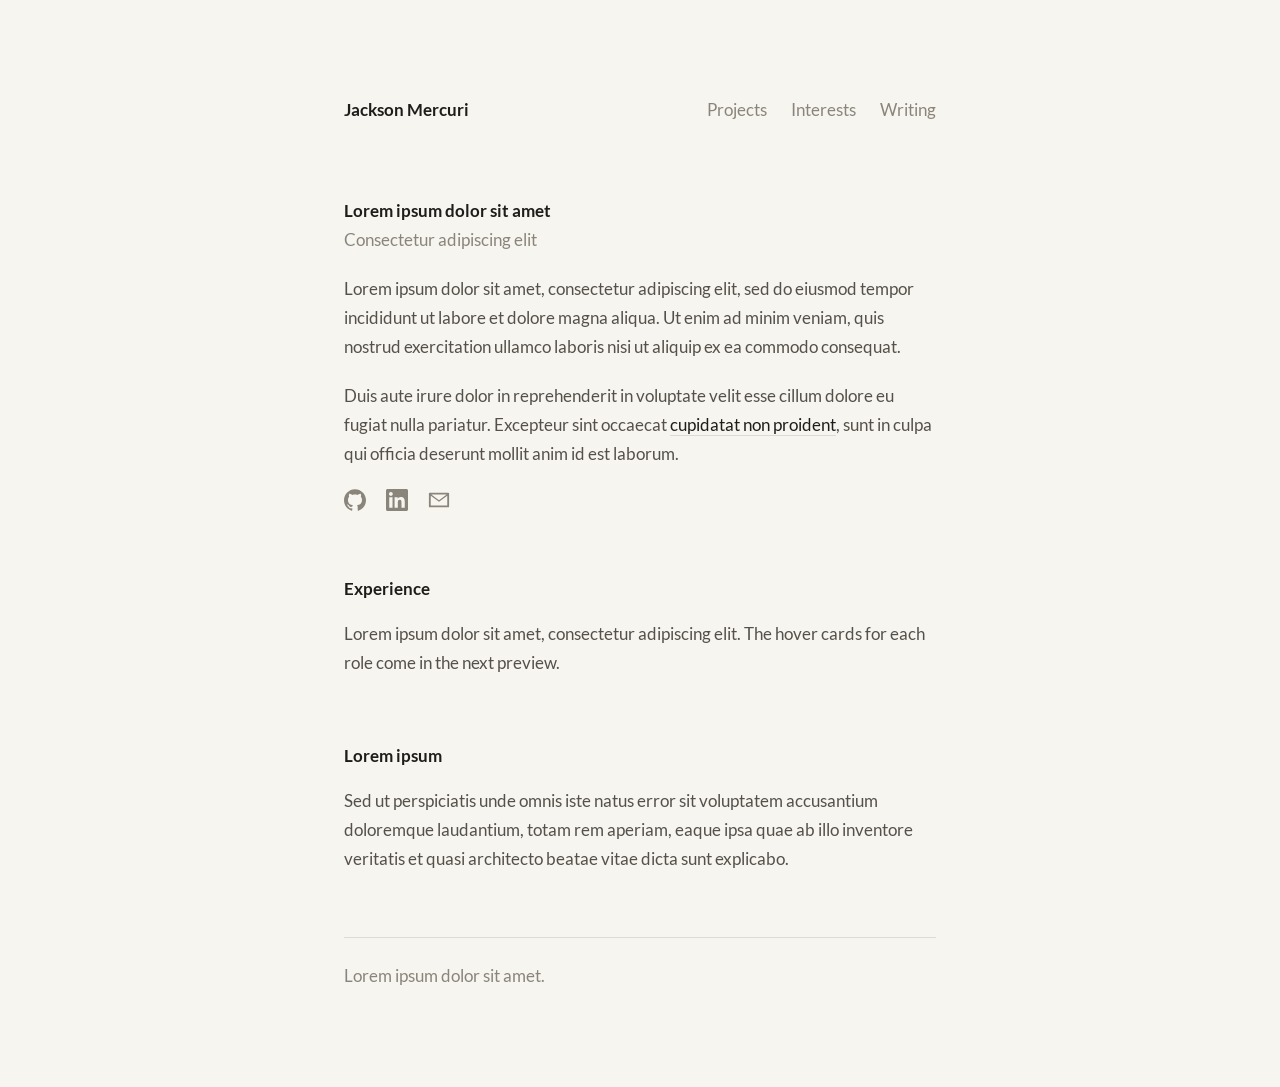
==== public/index.html @ 706ba651 "Add home page look and feel Centered single-column layout, self-hosted Lato, warm dark and light the" ====
<!DOCTYPE html>
<html lang="en">
<head>
  <meta charset="utf-8">
  <meta name="viewport" content="width=device-width, initial-scale=1">
  <title>Jackson Mercuri</title>
  <meta name="description" content="Lorem ipsum dolor sit amet, consectetur adipiscing elit.">
  <link rel="preload" href="fonts/lato-400-normal.woff2" as="font" type="font/woff2" crossorigin>
  <link rel="stylesheet" href="css/style.css">
</head>
<body>
  <div class="glow" aria-hidden="true"></div>

  <div class="page">
    <header class="site-header">
      <a class="site-name" href="index.html" aria-current="page">Jackson Mercuri</a>
      <nav class="site-nav" aria-label="Main">
        <a href="projects/index.html">Projects</a>
        <a href="interests.html">Interests</a>
        <a href="writing/index.html">Writing</a>
      </nav>
    </header>

    <main>
      <section>
        <h1>Lorem ipsum dolor sit amet</h1>
        <p class="role">Consectetur adipiscing elit</p>
        <p>
          Lorem ipsum dolor sit amet, consectetur adipiscing elit, sed do eiusmod tempor
          incididunt ut labore et dolore magna aliqua. Ut enim ad minim veniam, quis
          nostrud exercitation ullamco laboris nisi ut aliquip ex ea commodo consequat.
        </p>
        <p>
          Duis aute irure dolor in reprehenderit in voluptate velit esse cillum dolore eu
          fugiat nulla pariatur. Excepteur sint occaecat <a href="#">cupidatat non proident</a>,
          sunt in culpa qui officia deserunt mollit anim id est laborum.
        </p>

        <ul class="social">
          <li>
            <a href="#" aria-label="GitHub">
              <svg viewBox="0 0 24 24" aria-hidden="true"><path d="M12 .297c-6.63 0-12 5.373-12 12 0 5.303 3.438 9.8 8.205 11.385.6.113.82-.258.82-.577 0-.285-.01-1.04-.015-2.04-3.338.724-4.042-1.61-4.042-1.61C4.422 18.07 3.633 17.7 3.633 17.7c-1.087-.744.084-.729.084-.729 1.205.084 1.838 1.236 1.838 1.236 1.07 1.835 2.809 1.305 3.495.998.108-.776.417-1.305.76-1.605-2.665-.3-5.466-1.332-5.466-5.93 0-1.31.465-2.38 1.235-3.22-.135-.303-.54-1.523.105-3.176 0 0 1.005-.322 3.3 1.23.96-.267 1.98-.399 3-.405 1.02.006 2.04.138 3 .405 2.28-1.552 3.285-1.23 3.285-1.23.645 1.653.24 2.873.12 3.176.765.84 1.23 1.91 1.23 3.22 0 4.61-2.805 5.625-5.475 5.92.42.36.81 1.096.81 2.22 0 1.606-.015 2.896-.015 3.286 0 .315.21.69.825.57C20.565 22.092 24 17.592 24 12.297c0-6.627-5.373-12-12-12"/></svg>
            </a>
          </li>
          <li>
            <a href="#" aria-label="LinkedIn">
              <svg viewBox="0 0 24 24" aria-hidden="true"><path d="M20.447 20.452h-3.554v-5.569c0-1.328-.027-3.037-1.852-3.037-1.853 0-2.136 1.445-2.136 2.939v5.667H9.351V9h3.414v1.561h.046c.477-.9 1.637-1.85 3.37-1.85 3.601 0 4.267 2.37 4.267 5.455v6.286zM5.337 7.433c-1.144 0-2.063-.926-2.063-2.065 0-1.138.92-2.063 2.063-2.063 1.14 0 2.064.925 2.064 2.063 0 1.139-.925 2.065-2.064 2.065zm1.782 13.019H3.555V9h3.564v11.452zM22.225 0H1.771C.792 0 0 .774 0 1.729v20.542C0 23.227.792 24 1.771 24h20.451C23.2 24 24 23.227 24 22.271V1.729C24 .774 23.2 0 22.222 0h.003z"/></svg>
            </a>
          </li>
          <li>
            <a href="#" aria-label="Email">
              <svg viewBox="0 0 24 24" aria-hidden="true"><path d="M2 4h20a1 1 0 0 1 1 1v14a1 1 0 0 1-1 1H2a1 1 0 0 1-1-1V5a1 1 0 0 1 1-1zm1.6 2 8.4 6.3L20.4 6H3.6zM21 7.25l-9 6.75-9-6.75V18h18V7.25z"/></svg>
            </a>
          </li>
        </ul>
      </section>

      <section>
        <h2>Experience</h2>
        <p>
          Lorem ipsum dolor sit amet, consectetur adipiscing elit. The hover cards for
          each role come in the next preview.
        </p>
      </section>

      <section>
        <h2>Lorem ipsum</h2>
        <p>
          Sed ut perspiciatis unde omnis iste natus error sit voluptatem accusantium
          doloremque laudantium, totam rem aperiam, eaque ipsa quae ab illo inventore
          veritatis et quasi architecto beatae vitae dicta sunt explicabo.
        </p>
      </section>
    </main>

    <footer class="site-footer">
      Lorem ipsum dolor sit amet.
    </footer>
  </div>

  <script src="js/site.js"></script>
</body>
</html>
---- public/css/style.css ----
/* ---------- Font: Lato, served from this site ---------- */
@font-face {
  font-family: "Lato";
  src: url("../fonts/lato-400-normal.woff2") format("woff2");
  font-weight: 400;
  font-style: normal;
  font-display: swap;
}
@font-face {
  font-family: "Lato";
  src: url("../fonts/lato-400-italic.woff2") format("woff2");
  font-weight: 400;
  font-style: italic;
  font-display: swap;
}
@font-face {
  font-family: "Lato";
  src: url("../fonts/lato-700-normal.woff2") format("woff2");
  font-weight: 700;
  font-style: normal;
  font-display: swap;
}

/* ---------- Colors ---------- */
:root {
  color-scheme: light dark;

  /* light: warm paper */
  --bg: #f7f5f0;
  --text: #55514a;
  --strong: #1f1d1a;
  --muted: #8a857b;
  --line: rgba(31, 29, 26, 0.12);
  --card: rgba(31, 29, 26, 0.04);
  --glow: rgba(255, 255, 255, 0.95);
}

@media (prefers-color-scheme: dark) {
  :root {
    /* dark: warm off-black */
    --bg: #1c1b19;
    --text: #aba699;
    --strong: #efece4;
    --muted: #7d786e;
    --line: rgba(239, 236, 228, 0.12);
    --card: rgba(239, 236, 228, 0.045);
    --glow: rgba(255, 222, 173, 0.07);
  }
}

/* ---------- Base ---------- */
*,
*::before,
*::after {
  box-sizing: border-box;
}

html {
  -webkit-text-size-adjust: 100%;
}

body {
  margin: 0;
  background: var(--bg);
  color: var(--text);
  font-family: "Lato", system-ui, sans-serif;
  font-size: 17px;
  line-height: 1.7;
  -webkit-font-smoothing: antialiased;
  animation: fade-in 1.2s ease both;
}

@keyframes fade-in {
  from {
    opacity: 0;
    transform: translateY(6px);
  }
  to {
    opacity: 1;
    transform: none;
  }
}

/* Light that follows the cursor (positioned by js/site.js) */
.glow {
  position: fixed;
  inset: 0;
  z-index: 0;
  pointer-events: none;
  opacity: 0;
  transition: opacity 0.4s ease;
  background: radial-gradient(
    375px circle at var(--x, 50%) var(--y, 50%),
    var(--glow),
    transparent 75%
  );
}
.glow.on {
  opacity: 1;
}

.page {
  position: relative;
  z-index: 1;
  max-width: 640px;
  margin: 0 auto;
  padding: 96px 24px 96px;
}

/* ---------- Text ---------- */
h1,
h2,
h3 {
  margin: 0;
  font-size: inherit; /* headings stand out by weight and color, not size */
  font-weight: 700;
  color: var(--strong);
}

p {
  margin: 0 0 1.2em;
}

a {
  color: var(--strong);
  text-decoration: underline;
  text-decoration-color: var(--line);
  text-decoration-thickness: 1px;
  text-underline-offset: 4px;
  transition: text-decoration-color 0.15s ease, color 0.15s ease;
}
a:hover {
  text-decoration-color: currentColor;
}

:focus-visible {
  outline: 2px solid var(--strong);
  outline-offset: 3px;
  border-radius: 4px;
}

/* ---------- Header ---------- */
.site-header {
  display: flex;
  flex-wrap: wrap;
  align-items: baseline;
  justify-content: space-between;
  gap: 8px 24px;
  margin-bottom: 72px;
}

.site-name {
  font-weight: 700;
  color: var(--strong);
  text-decoration: none;
}

.site-nav {
  display: flex;
  gap: 24px;
}
.site-nav a {
  color: var(--muted);
  text-decoration: none;
}
.site-nav a:hover,
.site-nav a[aria-current="page"] {
  color: var(--strong);
}

/* ---------- Sections ---------- */
section {
  margin-bottom: 64px;
}

section > h2 {
  margin-bottom: 16px;
}

.role {
  color: var(--muted);
  margin-bottom: 1.2em;
}

/* ---------- Logo links ---------- */
.social {
  display: flex;
  gap: 20px;
  margin: 0;
  padding: 0;
  list-style: none;
}
.social a {
  display: block;
  color: var(--muted);
  transition: color 0.15s ease, transform 0.15s ease;
}
.social a:hover {
  color: var(--strong);
  transform: translateY(-2px);
}
.social svg {
  display: block;
  width: 22px;
  height: 22px;
  fill: currentColor;
}

/* ---------- Footer ---------- */
.site-footer {
  padding-top: 24px;
  border-top: 1px solid var(--line);
  color: var(--muted);
}

/* ---------- Small screens / reduced motion ---------- */
@media (max-width: 480px) {
  .page {
    padding: 56px 20px 72px;
  }
  .site-header {
    margin-bottom: 48px;
  }
}

@media (prefers-reduced-motion: reduce) {
  body {
    animation: none;
  }
  .glow {
    display: none;
  }
  * {
    transition: none !important;
  }
}
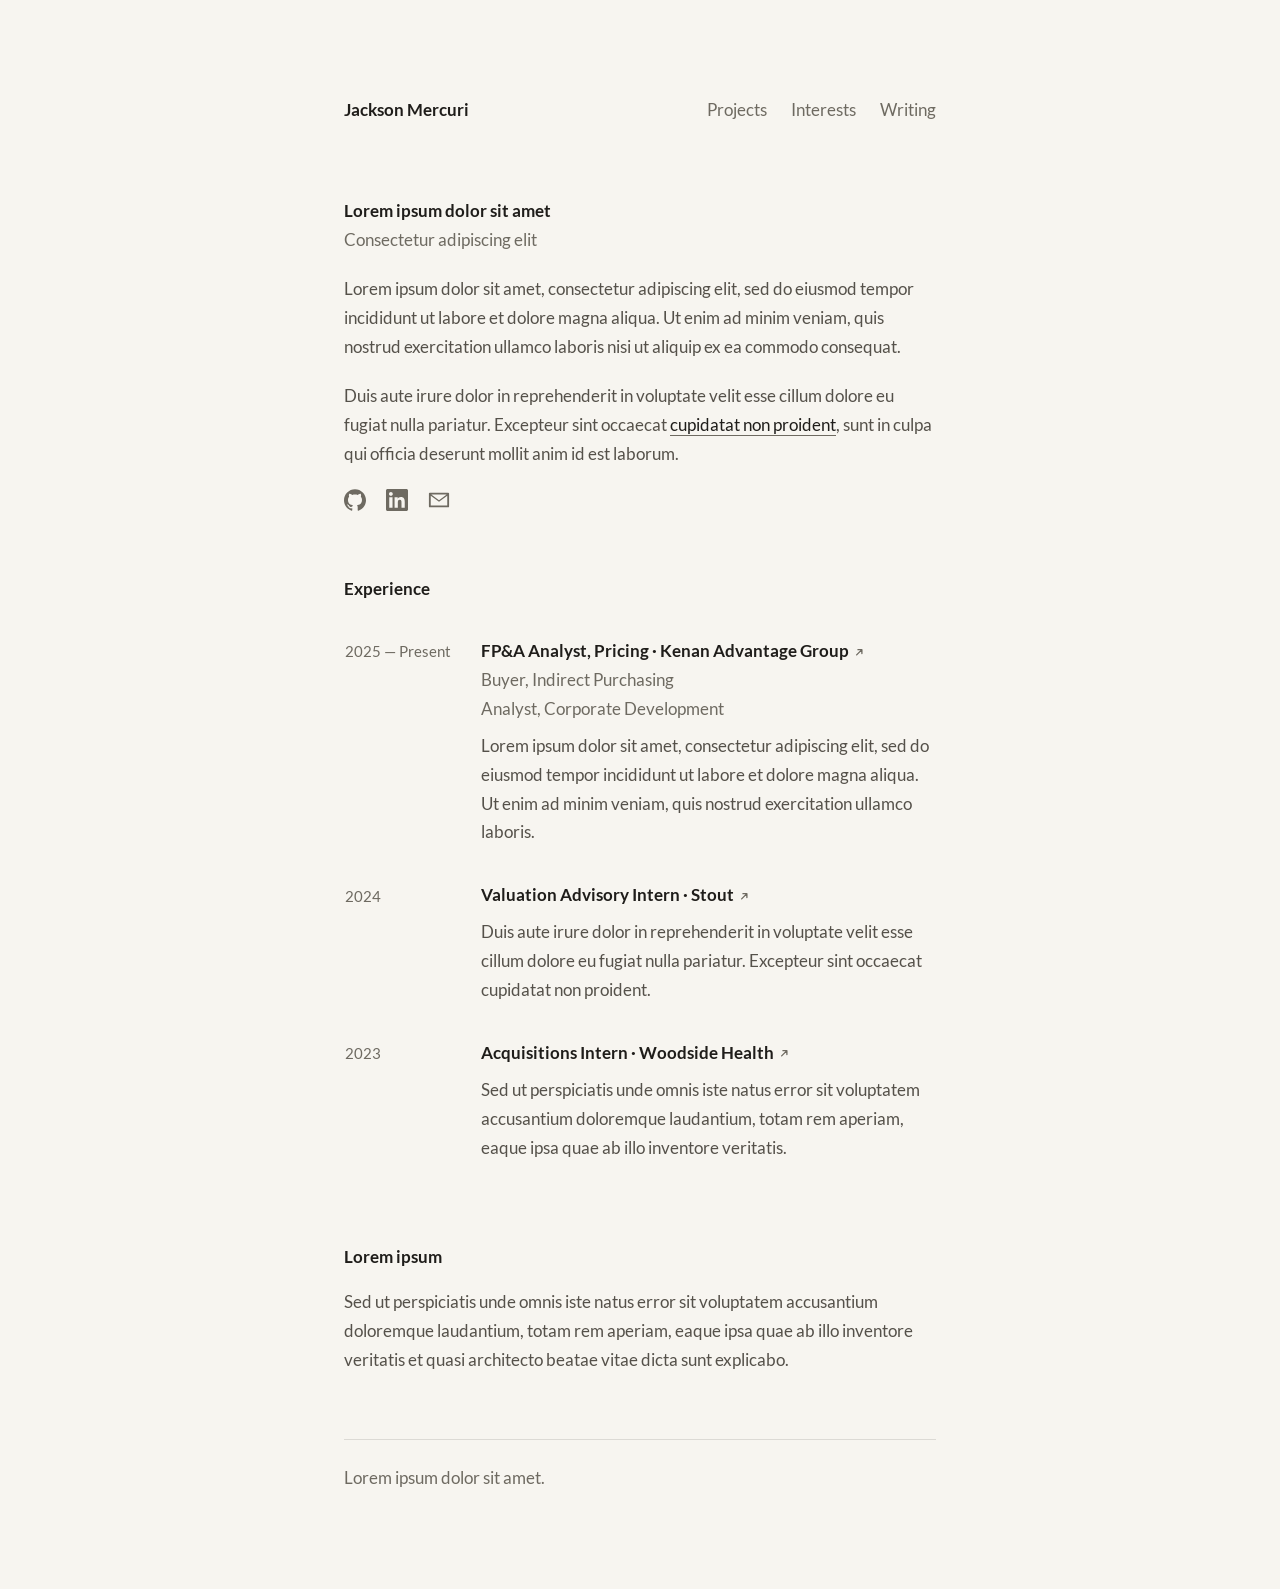
==== commit c01496f6: "Add experience cards and apply review fixes Experience cards on the home page link to each company. " ====
--- a/public/index.html
+++ b/public/index.html
@@ -5,7 +5,9 @@
   <meta name="viewport" content="width=device-width, initial-scale=1">
   <title>Jackson Mercuri</title>
   <meta name="description" content="Lorem ipsum dolor sit amet, consectetur adipiscing elit.">
+  <meta name="color-scheme" content="light dark">
   <link rel="preload" href="fonts/lato-400-normal.woff2" as="font" type="font/woff2" crossorigin>
+  <link rel="preload" href="fonts/lato-700-normal.woff2" as="font" type="font/woff2" crossorigin>
   <link rel="stylesheet" href="css/style.css">
 </head>
 <body>
@@ -36,7 +38,7 @@
           sunt in culpa qui officia deserunt mollit anim id est laborum.
         </p>
 
-        <ul class="social">
+        <ul class="social" role="list">
           <li>
             <a href="#" aria-label="GitHub">
               <svg viewBox="0 0 24 24" aria-hidden="true"><path d="M12 .297c-6.63 0-12 5.373-12 12 0 5.303 3.438 9.8 8.205 11.385.6.113.82-.258.82-.577 0-.285-.01-1.04-.015-2.04-3.338.724-4.042-1.61-4.042-1.61C4.422 18.07 3.633 17.7 3.633 17.7c-1.087-.744.084-.729.084-.729 1.205.084 1.838 1.236 1.838 1.236 1.07 1.835 2.809 1.305 3.495.998.108-.776.417-1.305.76-1.605-2.665-.3-5.466-1.332-5.466-5.93 0-1.31.465-2.38 1.235-3.22-.135-.303-.54-1.523.105-3.176 0 0 1.005-.322 3.3 1.23.96-.267 1.98-.399 3-.405 1.02.006 2.04.138 3 .405 2.28-1.552 3.285-1.23 3.285-1.23.645 1.653.24 2.873.12 3.176.765.84 1.23 1.91 1.23 3.22 0 4.61-2.805 5.625-5.475 5.92.42.36.81 1.096.81 2.22 0 1.606-.015 2.896-.015 3.286 0 .315.21.69.825.57C20.565 22.092 24 17.592 24 12.297c0-6.627-5.373-12-12-12"/></svg>
@@ -57,10 +59,49 @@
 
       <section>
         <h2>Experience</h2>
-        <p>
-          Lorem ipsum dolor sit amet, consectetur adipiscing elit. The hover cards for
-          each role come in the next preview.
-        </p>
+        <ol class="cards" role="list">
+          <li>
+            <a class="card" href="https://www.thekag.com/" target="_blank" rel="noopener noreferrer">
+              <span class="card-date">2025 — Present</span>
+              <span class="card-body">
+                <span class="card-title">FP&amp;A Analyst, Pricing · Kenan Advantage <span class="nowrap">Group <svg class="card-arrow" viewBox="0 0 12 12" aria-hidden="true"><path d="M3 9l6-6M4.5 3H9v4.5"/></svg></span><span class="visually-hidden"> (opens in new tab)</span></span>
+                <span class="card-sub">Buyer, Indirect Purchasing</span>
+                <span class="card-sub">Analyst, Corporate Development</span>
+                <span class="card-text">
+                  Lorem ipsum dolor sit amet, consectetur adipiscing elit, sed do eiusmod
+                  tempor incididunt ut labore et dolore magna aliqua. Ut enim ad minim
+                  veniam, quis nostrud exercitation ullamco laboris.
+                </span>
+              </span>
+            </a>
+          </li>
+          <li>
+            <a class="card" href="https://www.stout.com/en/" target="_blank" rel="noopener noreferrer">
+              <span class="card-date">2024</span>
+              <span class="card-body">
+                <span class="card-title">Valuation Advisory Intern · <span class="nowrap">Stout <svg class="card-arrow" viewBox="0 0 12 12" aria-hidden="true"><path d="M3 9l6-6M4.5 3H9v4.5"/></svg></span><span class="visually-hidden"> (opens in new tab)</span></span>
+                <span class="card-text">
+                  Duis aute irure dolor in reprehenderit in voluptate velit esse cillum
+                  dolore eu fugiat nulla pariatur. Excepteur sint occaecat cupidatat non
+                  proident.
+                </span>
+              </span>
+            </a>
+          </li>
+          <li>
+            <a class="card" href="https://www.woodsidehealth.com/" target="_blank" rel="noopener noreferrer">
+              <span class="card-date">2023</span>
+              <span class="card-body">
+                <span class="card-title">Acquisitions Intern · Woodside <span class="nowrap">Health <svg class="card-arrow" viewBox="0 0 12 12" aria-hidden="true"><path d="M3 9l6-6M4.5 3H9v4.5"/></svg></span><span class="visually-hidden"> (opens in new tab)</span></span>
+                <span class="card-text">
+                  Sed ut perspiciatis unde omnis iste natus error sit voluptatem
+                  accusantium doloremque laudantium, totam rem aperiam, eaque ipsa quae
+                  ab illo inventore veritatis.
+                </span>
+              </span>
+            </a>
+          </li>
+        </ol>
       </section>
 
       <section>
--- a/public/css/style.css
+++ b/public/css/style.css
@@ -29,10 +29,10 @@
   --bg: #f7f5f0;
   --text: #55514a;
   --strong: #1f1d1a;
-  --muted: #8a857b;
+  --muted: #6e6a61;
   --line: rgba(31, 29, 26, 0.12);
-  --card: rgba(31, 29, 26, 0.04);
-  --glow: rgba(255, 255, 255, 0.95);
+  --card-hover-bg: rgba(31, 29, 26, 0.04);
+  --glow: rgba(255, 255, 255, 0.6);
 }
 
 @media (prefers-color-scheme: dark) {
@@ -41,10 +41,10 @@
     --bg: #1c1b19;
     --text: #aba699;
     --strong: #efece4;
-    --muted: #7d786e;
+    --muted: #908b80;
     --line: rgba(239, 236, 228, 0.12);
-    --card: rgba(239, 236, 228, 0.045);
-    --glow: rgba(255, 222, 173, 0.07);
+    --card-hover-bg: rgba(239, 236, 228, 0.045);
+    --glow: rgba(255, 222, 173, 0.045);
   }
 }
 
@@ -64,10 +64,9 @@
   background: var(--bg);
   color: var(--text);
   font-family: "Lato", system-ui, sans-serif;
-  font-size: 17px;
+  font-size: 1.0625rem; /* 17px at the default browser setting */
   line-height: 1.7;
   -webkit-font-smoothing: antialiased;
-  animation: fade-in 1.2s ease both;
 }
 
 @keyframes fade-in {
@@ -104,7 +103,10 @@
   z-index: 1;
   max-width: 640px;
   margin: 0 auto;
-  padding: 96px 24px 96px;
+  padding: 96px 24px;
+  /* The fade-in lives here, not on <body>: an animated transform on an
+     ancestor of .glow would make its fixed position scroll with the page. */
+  animation: fade-in 1.2s ease both;
 }
 
 /* ---------- Text ---------- */
@@ -124,7 +126,7 @@
 a {
   color: var(--strong);
   text-decoration: underline;
-  text-decoration-color: var(--line);
+  text-decoration-color: var(--muted);
   text-decoration-thickness: 1px;
   text-underline-offset: 4px;
   transition: text-decoration-color 0.15s ease, color 0.15s ease;
@@ -137,6 +139,20 @@
   outline: 2px solid var(--strong);
   outline-offset: 3px;
   border-radius: 4px;
+}
+
+/* Read by screen readers, not shown on screen */
+.visually-hidden {
+  position: absolute;
+  width: 1px;
+  height: 1px;
+  overflow: hidden;
+  clip-path: inset(50%);
+  white-space: nowrap;
+}
+
+.nowrap {
+  white-space: nowrap;
 }
 
 /* ---------- Header ---------- */
@@ -179,10 +195,14 @@
 
 .role {
   color: var(--muted);
-  margin-bottom: 1.2em;
-}
-
-/* ---------- Logo links ---------- */
+}
+
+/* keep the gap between sections even, whatever a section ends with */
+section > :last-child {
+  margin-bottom: 0;
+}
+
+/* ---------- Social logo links ---------- */
 .social {
   display: flex;
   gap: 20px;
@@ -192,12 +212,17 @@
 }
 .social a {
   display: block;
+  /* bigger tap area without moving the icons */
+  padding: 6px;
+  margin: -6px;
   color: var(--muted);
   transition: color 0.15s ease, transform 0.15s ease;
 }
-.social a:hover {
-  color: var(--strong);
-  transform: translateY(-2px);
+@media (hover: hover) {
+  .social a:hover {
+    color: var(--strong);
+    transform: translateY(-2px);
+  }
 }
 .social svg {
   display: block;
@@ -206,6 +231,82 @@
   fill: currentColor;
 }
 
+/* ---------- Experience cards ---------- */
+.cards {
+  list-style: none;
+  margin: 0 -16px;
+  padding: 0;
+}
+
+.card {
+  display: grid;
+  grid-template-columns: 120px 1fr;
+  gap: 4px 16px;
+  padding: 16px;
+  border: 1px solid transparent;
+  border-radius: 8px;
+  color: inherit;
+  text-decoration: none;
+  transition: background-color 0.2s ease, border-color 0.2s ease, opacity 0.2s ease;
+}
+
+.card-date {
+  color: var(--muted);
+  font-size: 0.88em;
+  padding-top: 0.15em;
+}
+
+.card-body > span {
+  display: block;
+}
+
+.card-title {
+  font-weight: 700;
+  color: var(--strong);
+}
+
+.card-arrow {
+  display: inline-block;
+  width: 0.62em;
+  height: 0.62em;
+  margin-left: 2px;
+  fill: none;
+  stroke: currentColor;
+  stroke-width: 1.5;
+  stroke-linecap: round;
+  stroke-linejoin: round;
+  color: var(--muted);
+  transition: transform 0.2s ease, color 0.2s ease;
+}
+
+.card-sub {
+  color: var(--muted);
+}
+
+.card-text {
+  margin-top: 8px;
+}
+
+@media (hover: hover) {
+  .card:hover {
+    background: var(--card-hover-bg);
+    border-color: var(--line);
+  }
+  .card:hover .card-arrow {
+    color: var(--strong);
+    transform: translate(2px, -2px);
+  }
+  /* dim the cards that are not being pointed at */
+  .cards:has(.card:hover) .card:not(:hover):not(:focus-visible) {
+    opacity: 0.5;
+  }
+}
+
+.card:focus-visible {
+  background: var(--card-hover-bg);
+  border-color: var(--line);
+}
+
 /* ---------- Footer ---------- */
 .site-footer {
   padding-top: 24px;
@@ -221,10 +322,13 @@
   .site-header {
     margin-bottom: 48px;
   }
+  .card {
+    grid-template-columns: 1fr;
+  }
 }
 
 @media (prefers-reduced-motion: reduce) {
-  body {
+  .page {
     animation: none;
   }
   .glow {
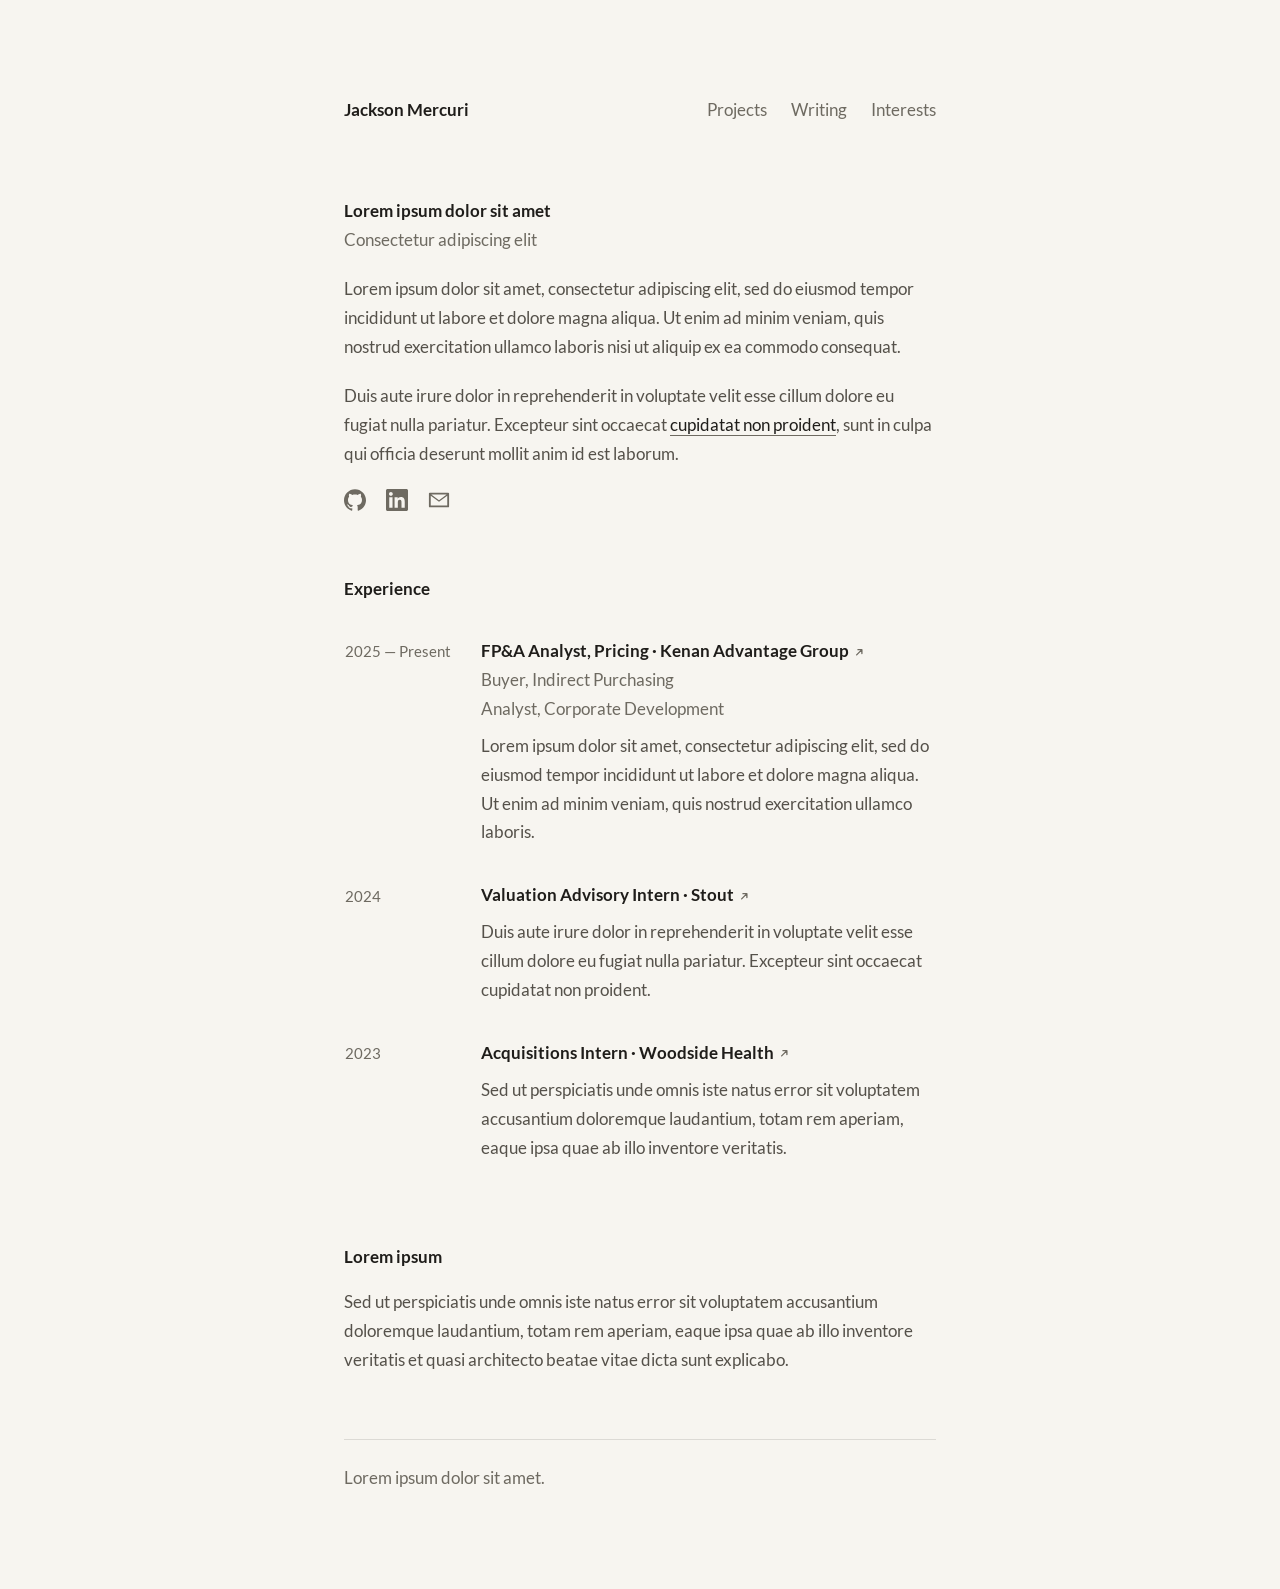
==== commit 0fdc1e53: "Add Projects, Writing and Interests pages List pages plus one example project and one example post t" ====
--- a/public/index.html
+++ b/public/index.html
@@ -18,8 +18,8 @@
       <a class="site-name" href="index.html" aria-current="page">Jackson Mercuri</a>
       <nav class="site-nav" aria-label="Main">
         <a href="projects/index.html">Projects</a>
+        <a href="writing/index.html">Writing</a>
         <a href="interests.html">Interests</a>
-        <a href="writing/index.html">Writing</a>
       </nav>
     </header>
 
--- a/public/css/style.css
+++ b/public/css/style.css
@@ -106,7 +106,7 @@
   padding: 96px 24px;
   /* The fade-in lives here, not on <body>: an animated transform on an
      ancestor of .glow would make its fixed position scroll with the page. */
-  animation: fade-in 1.2s ease both;
+  animation: fade-in 0.9s ease both;
 }
 
 /* ---------- Text ---------- */
@@ -170,6 +170,13 @@
   color: var(--strong);
   text-decoration: none;
 }
+/* away from the home page the name is a way back, so it reads as a link */
+.site-name:not([aria-current="page"]) {
+  color: var(--muted);
+}
+.site-name:not([aria-current="page"]):hover {
+  color: var(--strong);
+}
 
 .site-nav {
   display: flex;
@@ -193,7 +200,8 @@
   margin-bottom: 16px;
 }
 
-.role {
+.role,
+.meta {
   color: var(--muted);
 }
 
@@ -307,6 +315,74 @@
   border-color: var(--line);
 }
 
+/* ---------- Rows (writing list) ---------- */
+.rows {
+  list-style: none;
+  margin: 0 -16px;
+  padding: 0;
+}
+
+.row {
+  display: flex;
+  align-items: baseline;
+  justify-content: space-between;
+  gap: 16px;
+  padding: 10px 16px;
+  border: 1px solid transparent;
+  border-radius: 8px;
+  text-decoration: none;
+  transition: background-color 0.2s ease, border-color 0.2s ease, opacity 0.2s ease;
+}
+
+.row-meta {
+  color: var(--muted);
+  font-size: 0.88em;
+  white-space: nowrap;
+}
+
+@media (hover: hover) {
+  .row:hover {
+    background: var(--card-hover-bg);
+    border-color: var(--line);
+  }
+  .rows:has(.row:hover) .row:not(:hover):not(:focus-visible) {
+    opacity: 0.5;
+  }
+}
+
+.row:focus-visible {
+  background: var(--card-hover-bg);
+  border-color: var(--line);
+}
+
+/* ---------- Project and writing pages ---------- */
+article {
+  margin-bottom: 64px;
+}
+
+article > :last-child {
+  margin-bottom: 0;
+}
+
+article h2 {
+  margin: 2em 0 0.6em;
+}
+
+.back {
+  display: inline-block;
+  margin-bottom: 32px;
+  color: var(--muted);
+  text-decoration: none;
+}
+.back:hover {
+  color: var(--strong);
+}
+
+main ul:not([class]) {
+  margin: 0 0 1.2em;
+  padding-left: 1.2em;
+}
+
 /* ---------- Footer ---------- */
 .site-footer {
   padding-top: 24px;
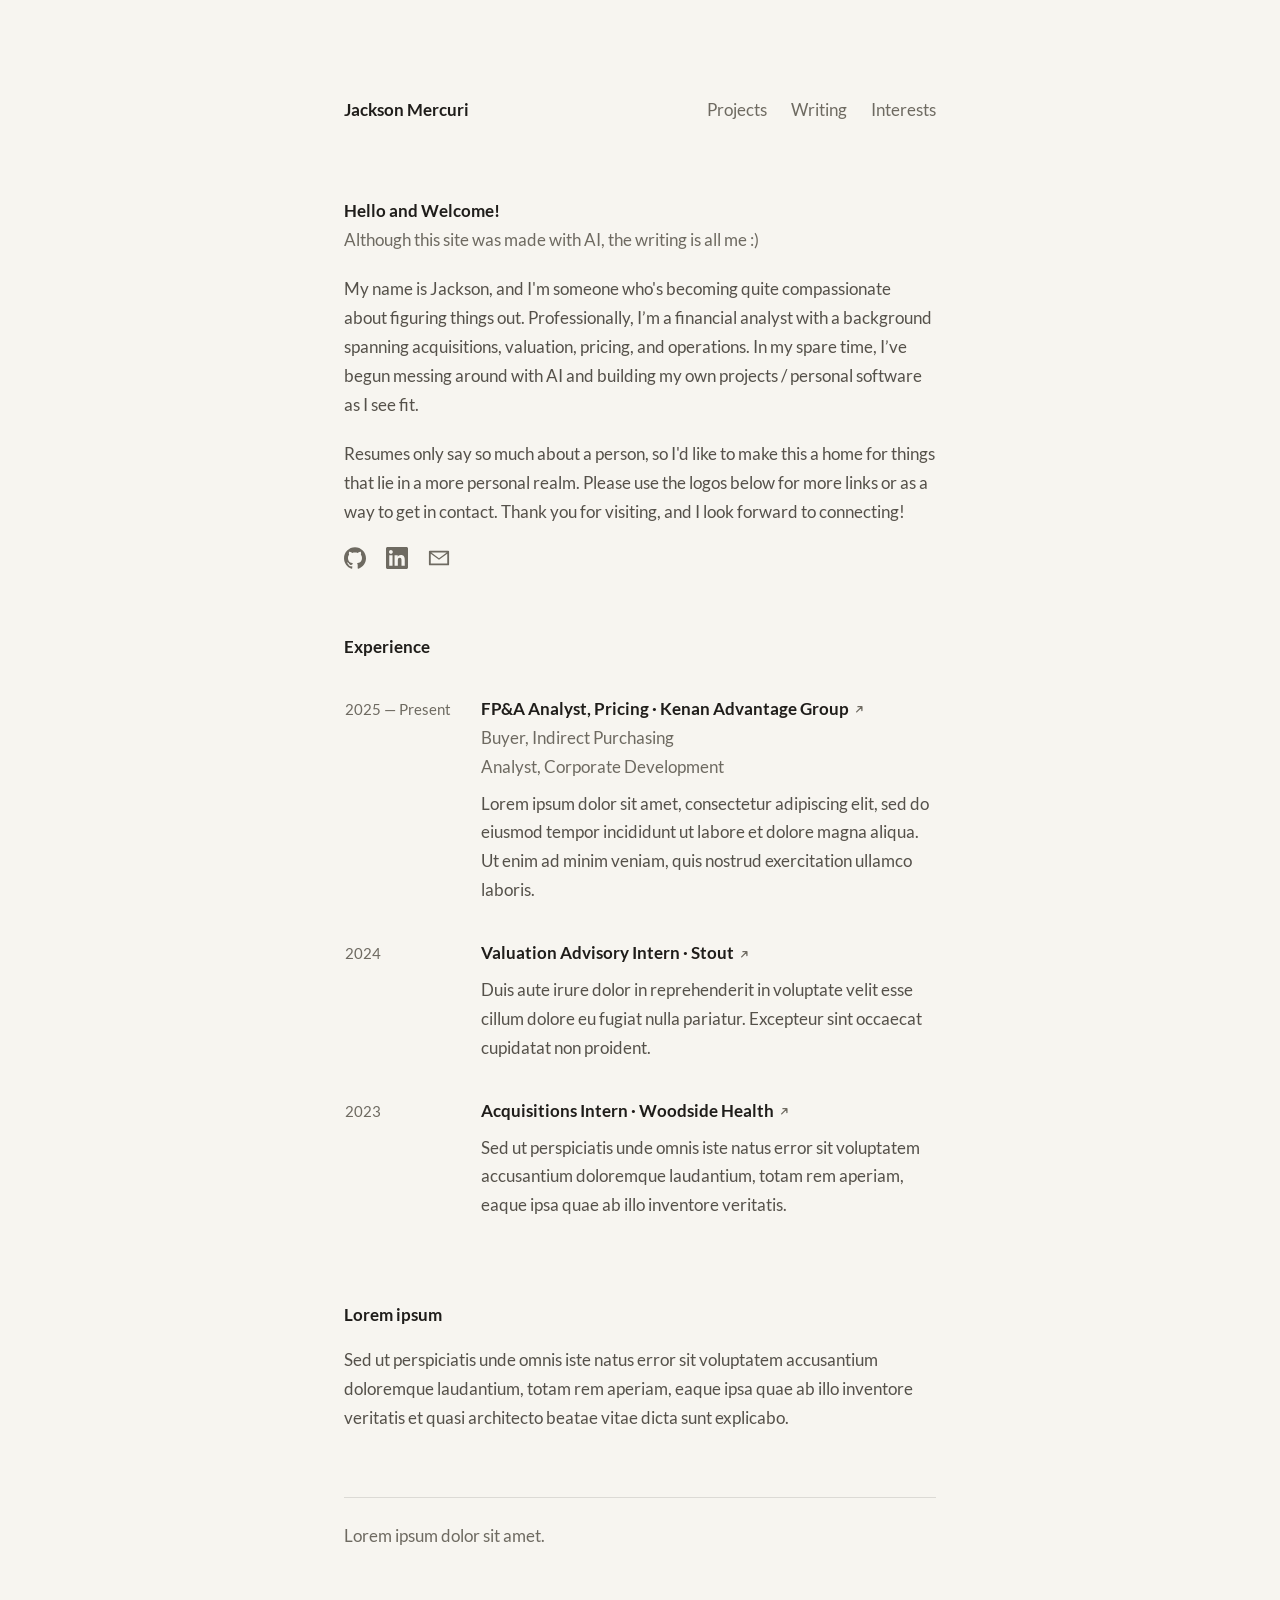
==== commit d1d05c91: "Add contact form, its Go program, and Jackson's intro text Contact page posts to a Go CGI program th" ====
--- a/public/index.html
+++ b/public/index.html
@@ -6,6 +6,9 @@
   <title>Jackson Mercuri</title>
   <meta name="description" content="Lorem ipsum dolor sit amet, consectetur adipiscing elit.">
   <meta name="color-scheme" content="light dark">
+  <link rel="icon" href="favicon.ico" sizes="32x32">
+  <link rel="icon" href="favicon.svg" type="image/svg+xml">
+  <link rel="apple-touch-icon" href="apple-touch-icon.png">
   <link rel="preload" href="fonts/lato-400-normal.woff2" as="font" type="font/woff2" crossorigin>
   <link rel="preload" href="fonts/lato-700-normal.woff2" as="font" type="font/woff2" crossorigin>
   <link rel="stylesheet" href="css/style.css">
@@ -25,32 +28,31 @@
 
     <main>
       <section>
-        <h1>Lorem ipsum dolor sit amet</h1>
-        <p class="role">Consectetur adipiscing elit</p>
+        <h1>Hello and Welcome!</h1>
+        <p class="role">Although this site was made with AI, the writing is all me :)</p>
         <p>
-          Lorem ipsum dolor sit amet, consectetur adipiscing elit, sed do eiusmod tempor
-          incididunt ut labore et dolore magna aliqua. Ut enim ad minim veniam, quis
-          nostrud exercitation ullamco laboris nisi ut aliquip ex ea commodo consequat.
+          My name is Jackson, and I'm someone who's becoming quite compassionate about figuring things out.
+          Professionally, I’m a financial analyst with a background spanning acquisitions, valuation, pricing, and operations.
+          In my spare time, I’ve begun messing around with AI and building my own projects / personal software as I see fit.  
         </p>
         <p>
-          Duis aute irure dolor in reprehenderit in voluptate velit esse cillum dolore eu
-          fugiat nulla pariatur. Excepteur sint occaecat <a href="#">cupidatat non proident</a>,
-          sunt in culpa qui officia deserunt mollit anim id est laborum.
+          Resumes only say so much about a person, so I'd like to make this a home for things that lie in a more personal realm.
+          Please use the logos below for more links or as a way to get in contact. Thank you for visiting, and I look forward to connecting!
         </p>
 
         <ul class="social" role="list">
           <li>
-            <a href="#" aria-label="GitHub">
+            <a href="https://github.com/Cheeseball36" target="_blank" rel="noopener noreferrer" aria-label="GitHub (opens in new tab)">
               <svg viewBox="0 0 24 24" aria-hidden="true"><path d="M12 .297c-6.63 0-12 5.373-12 12 0 5.303 3.438 9.8 8.205 11.385.6.113.82-.258.82-.577 0-.285-.01-1.04-.015-2.04-3.338.724-4.042-1.61-4.042-1.61C4.422 18.07 3.633 17.7 3.633 17.7c-1.087-.744.084-.729.084-.729 1.205.084 1.838 1.236 1.838 1.236 1.07 1.835 2.809 1.305 3.495.998.108-.776.417-1.305.76-1.605-2.665-.3-5.466-1.332-5.466-5.93 0-1.31.465-2.38 1.235-3.22-.135-.303-.54-1.523.105-3.176 0 0 1.005-.322 3.3 1.23.96-.267 1.98-.399 3-.405 1.02.006 2.04.138 3 .405 2.28-1.552 3.285-1.23 3.285-1.23.645 1.653.24 2.873.12 3.176.765.84 1.23 1.91 1.23 3.22 0 4.61-2.805 5.625-5.475 5.92.42.36.81 1.096.81 2.22 0 1.606-.015 2.896-.015 3.286 0 .315.21.69.825.57C20.565 22.092 24 17.592 24 12.297c0-6.627-5.373-12-12-12"/></svg>
             </a>
           </li>
           <li>
-            <a href="#" aria-label="LinkedIn">
+            <a href="https://www.linkedin.com/in/jackson-mercuri" target="_blank" rel="noopener noreferrer" aria-label="LinkedIn (opens in new tab)">
               <svg viewBox="0 0 24 24" aria-hidden="true"><path d="M20.447 20.452h-3.554v-5.569c0-1.328-.027-3.037-1.852-3.037-1.853 0-2.136 1.445-2.136 2.939v5.667H9.351V9h3.414v1.561h.046c.477-.9 1.637-1.85 3.37-1.85 3.601 0 4.267 2.37 4.267 5.455v6.286zM5.337 7.433c-1.144 0-2.063-.926-2.063-2.065 0-1.138.92-2.063 2.063-2.063 1.14 0 2.064.925 2.064 2.063 0 1.139-.925 2.065-2.064 2.065zm1.782 13.019H3.555V9h3.564v11.452zM22.225 0H1.771C.792 0 0 .774 0 1.729v20.542C0 23.227.792 24 1.771 24h20.451C23.2 24 24 23.227 24 22.271V1.729C24 .774 23.2 0 22.222 0h.003z"/></svg>
             </a>
           </li>
           <li>
-            <a href="#" aria-label="Email">
+            <a href="contact/index.html" aria-label="Contact">
               <svg viewBox="0 0 24 24" aria-hidden="true"><path d="M2 4h20a1 1 0 0 1 1 1v14a1 1 0 0 1-1 1H2a1 1 0 0 1-1-1V5a1 1 0 0 1 1-1zm1.6 2 8.4 6.3L20.4 6H3.6zM21 7.25l-9 6.75-9-6.75V18h18V7.25z"/></svg>
             </a>
           </li>
--- a/public/css/style.css
+++ b/public/css/style.css
@@ -383,6 +383,79 @@
   padding-left: 1.2em;
 }
 
+/* ---------- Contact form ---------- */
+.contact-form {
+  margin-top: 32px;
+}
+
+.field {
+  margin-bottom: 24px;
+}
+
+.field label {
+  display: block;
+  margin-bottom: 6px;
+  font-weight: 700;
+  color: var(--strong);
+}
+
+.optional {
+  font-weight: 400;
+  color: var(--muted);
+}
+
+.field input {
+  display: block;
+  width: 100%;
+  padding: 10px 12px;
+  font: inherit;
+  color: var(--strong);
+  background: var(--card-hover-bg);
+  border: 1px solid var(--line);
+  border-radius: 8px;
+  transition: border-color 0.15s ease;
+}
+.field input::placeholder {
+  color: var(--muted);
+  opacity: 1;
+}
+.field input:focus {
+  outline: none;
+  border-color: var(--strong);
+}
+
+.hint {
+  margin: 6px 0 0;
+  font-size: 0.88em;
+  color: var(--muted);
+}
+
+/* bot trap: off-screen rather than display:none, so naive bots still fill it */
+.trap {
+  position: absolute;
+  left: -9999px;
+  width: 1px;
+  height: 1px;
+  overflow: hidden;
+}
+
+.button {
+  padding: 10px 22px;
+  font: inherit;
+  font-weight: 700;
+  color: var(--bg);
+  background: var(--strong);
+  border: 1px solid var(--strong);
+  border-radius: 8px;
+  cursor: pointer;
+  transition: opacity 0.15s ease;
+}
+@media (hover: hover) {
+  .button:hover {
+    opacity: 0.85;
+  }
+}
+
 /* ---------- Footer ---------- */
 .site-footer {
   padding-top: 24px;
